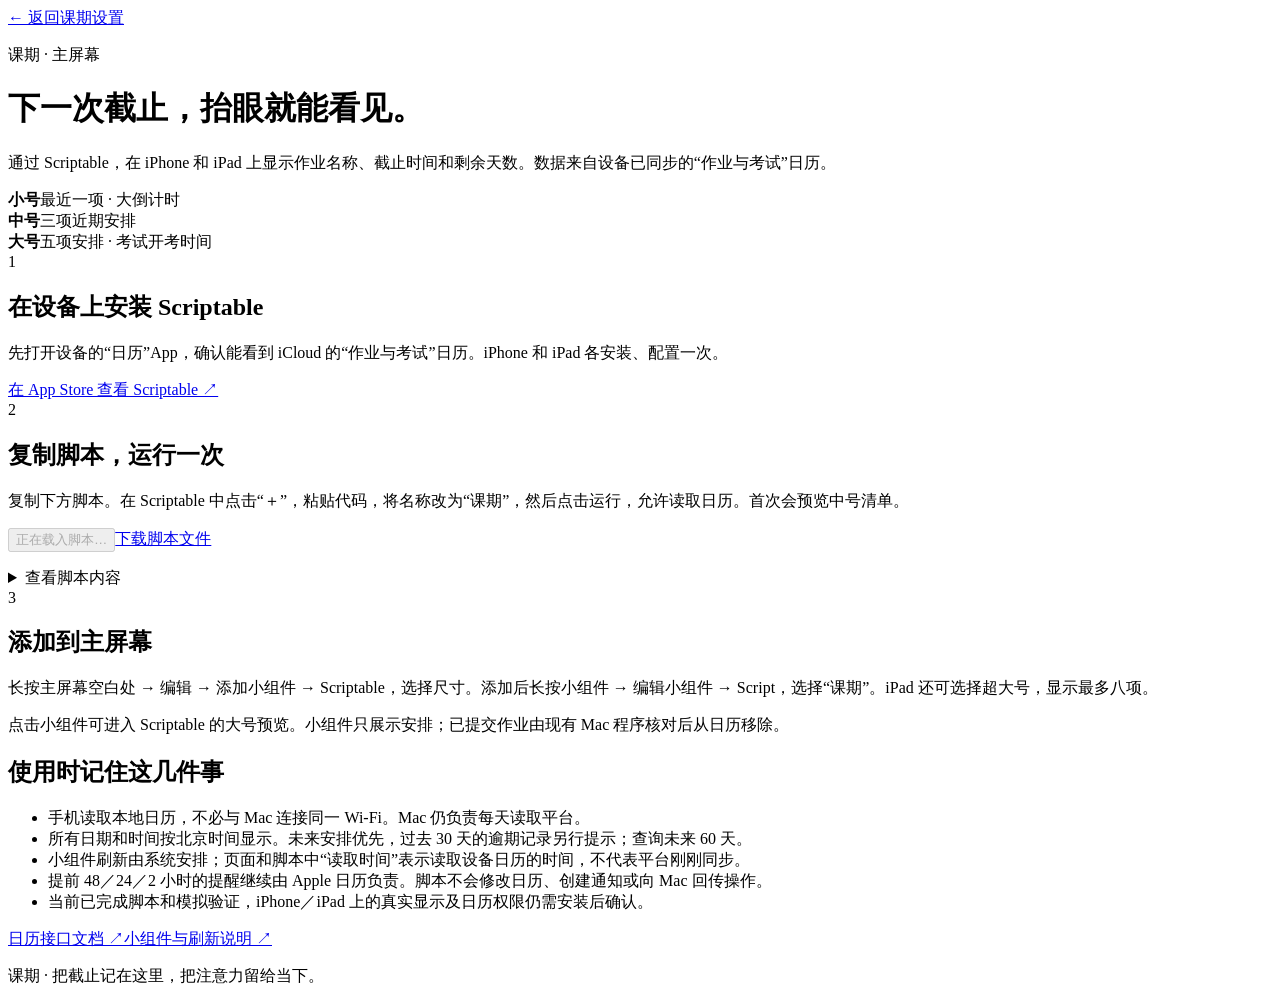
==== web/widget.html @ 834dbd52 "Release Keqi: local course deadlines and iCloud reminders" ====
<!doctype html>
<html lang="zh-CN">
<head>
  <meta charset="utf-8">
  <meta name="viewport" content="width=device-width, initial-scale=1">
  <title>课期 · 安装作业小组件</title>
  <link rel="icon" href="/icon.svg" type="image/svg+xml">
  <link rel="stylesheet" href="/widget.css">
  <script src="/widget-setup.js" defer></script>
</head>
<body>
  <main>
    <a class="back" href="/#settings">← 返回课期设置</a>
    <header>
      <p class="eyebrow">课期 · 主屏幕</p>
      <h1>下一次截止，抬眼就能看见。</h1>
      <p>通过 Scriptable，在 iPhone 和 iPad 上显示作业名称、截止时间和剩余天数。数据来自设备已同步的“作业与考试”日历。</p>
    </header>
    <section class="sizes" aria-label="小组件尺寸">
      <div><strong>小号</strong><span>最近一项 · 大倒计时</span></div>
      <div><strong>中号</strong><span>三项近期安排</span></div>
      <div><strong>大号</strong><span>五项安排 · 考试开考时间</span></div>
    </section>
    <section class="steps" aria-label="安装步骤">
      <article>
        <span class="step-number" aria-hidden="true">1</span>
        <div><h2>在设备上安装 Scriptable</h2><p>先打开设备的“日历”App，确认能看到 iCloud 的“作业与考试”日历。iPhone 和 iPad 各安装、配置一次。</p><a class="button" href="https://apps.apple.com/cn/app/scriptable/id1405459188" target="_blank" rel="noopener noreferrer">在 App Store 查看 Scriptable ↗</a></div>
      </article>
      <article>
        <span class="step-number" aria-hidden="true">2</span>
        <div><h2>复制脚本，运行一次</h2><p>复制下方脚本。在 Scriptable 中点击“＋”，粘贴代码，将名称改为“课期”，然后点击运行，允许读取日历。首次会预览中号清单。</p><div class="actions"><button class="button primary" id="copyScript" type="button" disabled>正在载入脚本…</button><a class="button secondary" href="/widgets/keqi-widget.js" download="课期.js">下载脚本文件</a></div><p class="status" id="copyStatus" role="status" aria-live="polite"></p><details id="sourceDetails"><summary>查看脚本内容</summary><textarea id="scriptSource" readonly spellcheck="false" aria-label="课期 Scriptable 脚本"></textarea></details></div>
      </article>
      <article>
        <span class="step-number" aria-hidden="true">3</span>
        <div><h2>添加到主屏幕</h2><p>长按主屏幕空白处 → 编辑 → 添加小组件 → Scriptable，选择尺寸。添加后长按小组件 → 编辑小组件 → Script，选择“课期”。iPad 还可选择超大号，显示最多八项。</p><p>点击小组件可进入 Scriptable 的大号预览。小组件只展示安排；已提交作业由现有 Mac 程序核对后从日历移除。</p></div>
      </article>
    </section>
    <section class="notes" aria-labelledby="notesHeading">
      <h2 id="notesHeading">使用时记住这几件事</h2>
      <ul>
        <li>手机读取本地日历，不必与 Mac 连接同一 Wi-Fi。Mac 仍负责每天读取平台。</li>
        <li>所有日期和时间按北京时间显示。未来安排优先，过去 30 天的逾期记录另行提示；查询未来 60 天。</li>
        <li>小组件刷新由系统安排；页面和脚本中“读取时间”表示读取设备日历的时间，不代表平台刚刚同步。</li>
        <li>提前 48／24／2 小时的提醒继续由 Apple 日历负责。脚本不会修改日历、创建通知或向 Mac 回传操作。</li>
        <li>当前已完成脚本和模拟验证，iPhone／iPad 上的真实显示及日历权限仍需安装后确认。</li>
      </ul>
      <p class="references"><a href="https://docs.scriptable.app/calendarevent/" target="_blank" rel="noopener noreferrer">日历接口文档 ↗</a><a href="https://docs.scriptable.app/listwidget/" target="_blank" rel="noopener noreferrer">小组件与刷新说明 ↗</a></p>
    </section>
    <footer>课期 · 把截止记在这里，把注意力留给当下。</footer>
  </main>
</body>
</html>
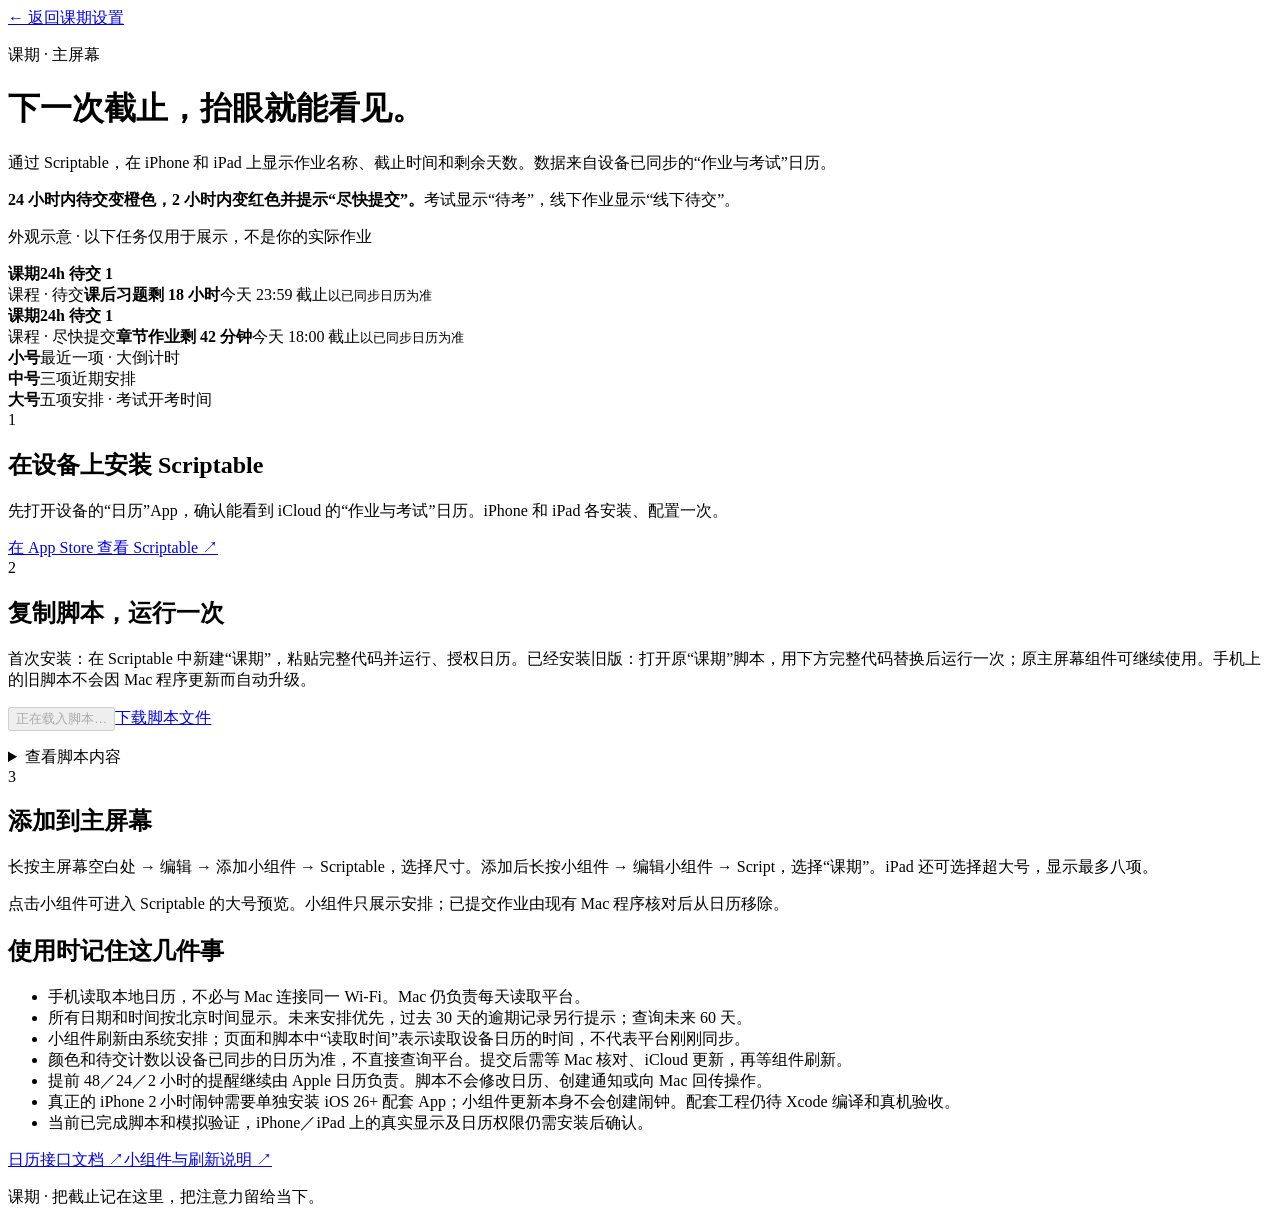
==== commit 6e3ca21b: "Emphasize urgent deadlines and add iPhone AlarmKit companion" ====
--- a/web/widget.html
+++ b/web/widget.html
@@ -15,7 +15,15 @@
       <p class="eyebrow">课期 · 主屏幕</p>
       <h1>下一次截止，抬眼就能看见。</h1>
       <p>通过 Scriptable，在 iPhone 和 iPad 上显示作业名称、截止时间和剩余天数。数据来自设备已同步的“作业与考试”日历。</p>
+      <p><strong>24 小时内待交变橙色，2 小时内变红色并提示“尽快提交”。</strong>考试显示“待考”，线下作业显示“线下待交”。</p>
     </header>
+    <section class="urgency-preview" aria-label="紧急作业外观示意">
+      <p class="preview-caption">外观示意 · 以下任务仅用于展示，不是你的实际作业</p>
+      <div class="preview-widgets">
+        <div class="preview-widget soon"><div class="preview-heading"><strong>课期</strong><b>24h 待交 1</b></div><span>课程 · 待交</span><strong class="preview-title">课后习题</strong><strong class="preview-countdown">剩 18 小时</strong><span>今天 23:59 截止</span><small>以已同步日历为准</small></div>
+        <div class="preview-widget critical"><div class="preview-heading"><strong>课期</strong><b>24h 待交 1</b></div><span>课程 · 尽快提交</span><strong class="preview-title">章节作业</strong><strong class="preview-countdown">剩 42 分钟</strong><span>今天 18:00 截止</span><small>以已同步日历为准</small></div>
+      </div>
+    </section>
     <section class="sizes" aria-label="小组件尺寸">
       <div><strong>小号</strong><span>最近一项 · 大倒计时</span></div>
       <div><strong>中号</strong><span>三项近期安排</span></div>
@@ -28,7 +36,7 @@
       </article>
       <article>
         <span class="step-number" aria-hidden="true">2</span>
-        <div><h2>复制脚本，运行一次</h2><p>复制下方脚本。在 Scriptable 中点击“＋”，粘贴代码，将名称改为“课期”，然后点击运行，允许读取日历。首次会预览中号清单。</p><div class="actions"><button class="button primary" id="copyScript" type="button" disabled>正在载入脚本…</button><a class="button secondary" href="/widgets/keqi-widget.js" download="课期.js">下载脚本文件</a></div><p class="status" id="copyStatus" role="status" aria-live="polite"></p><details id="sourceDetails"><summary>查看脚本内容</summary><textarea id="scriptSource" readonly spellcheck="false" aria-label="课期 Scriptable 脚本"></textarea></details></div>
+        <div><h2>复制脚本，运行一次</h2><p>首次安装：在 Scriptable 中新建“课期”，粘贴完整代码并运行、授权日历。已经安装旧版：打开原“课期”脚本，用下方完整代码替换后运行一次；原主屏幕组件可继续使用。手机上的旧脚本不会因 Mac 程序更新而自动升级。</p><div class="actions"><button class="button primary" id="copyScript" type="button" disabled>正在载入脚本…</button><a class="button secondary" href="/widgets/keqi-widget.js" download="课期.js">下载脚本文件</a></div><p class="status" id="copyStatus" role="status" aria-live="polite"></p><details id="sourceDetails"><summary>查看脚本内容</summary><textarea id="scriptSource" readonly spellcheck="false" aria-label="课期 Scriptable 脚本"></textarea></details></div>
       </article>
       <article>
         <span class="step-number" aria-hidden="true">3</span>
@@ -41,7 +49,9 @@
         <li>手机读取本地日历，不必与 Mac 连接同一 Wi-Fi。Mac 仍负责每天读取平台。</li>
         <li>所有日期和时间按北京时间显示。未来安排优先，过去 30 天的逾期记录另行提示；查询未来 60 天。</li>
         <li>小组件刷新由系统安排；页面和脚本中“读取时间”表示读取设备日历的时间，不代表平台刚刚同步。</li>
+        <li>颜色和待交计数以设备已同步的日历为准，不直接查询平台。提交后需等 Mac 核对、iCloud 更新，再等组件刷新。</li>
         <li>提前 48／24／2 小时的提醒继续由 Apple 日历负责。脚本不会修改日历、创建通知或向 Mac 回传操作。</li>
+        <li>真正的 iPhone 2 小时闹钟需要单独安装 iOS 26+ 配套 App；小组件更新本身不会创建闹钟。配套工程仍待 Xcode 编译和真机验收。</li>
         <li>当前已完成脚本和模拟验证，iPhone／iPad 上的真实显示及日历权限仍需安装后确认。</li>
       </ul>
       <p class="references"><a href="https://docs.scriptable.app/calendarevent/" target="_blank" rel="noopener noreferrer">日历接口文档 ↗</a><a href="https://docs.scriptable.app/listwidget/" target="_blank" rel="noopener noreferrer">小组件与刷新说明 ↗</a></p>
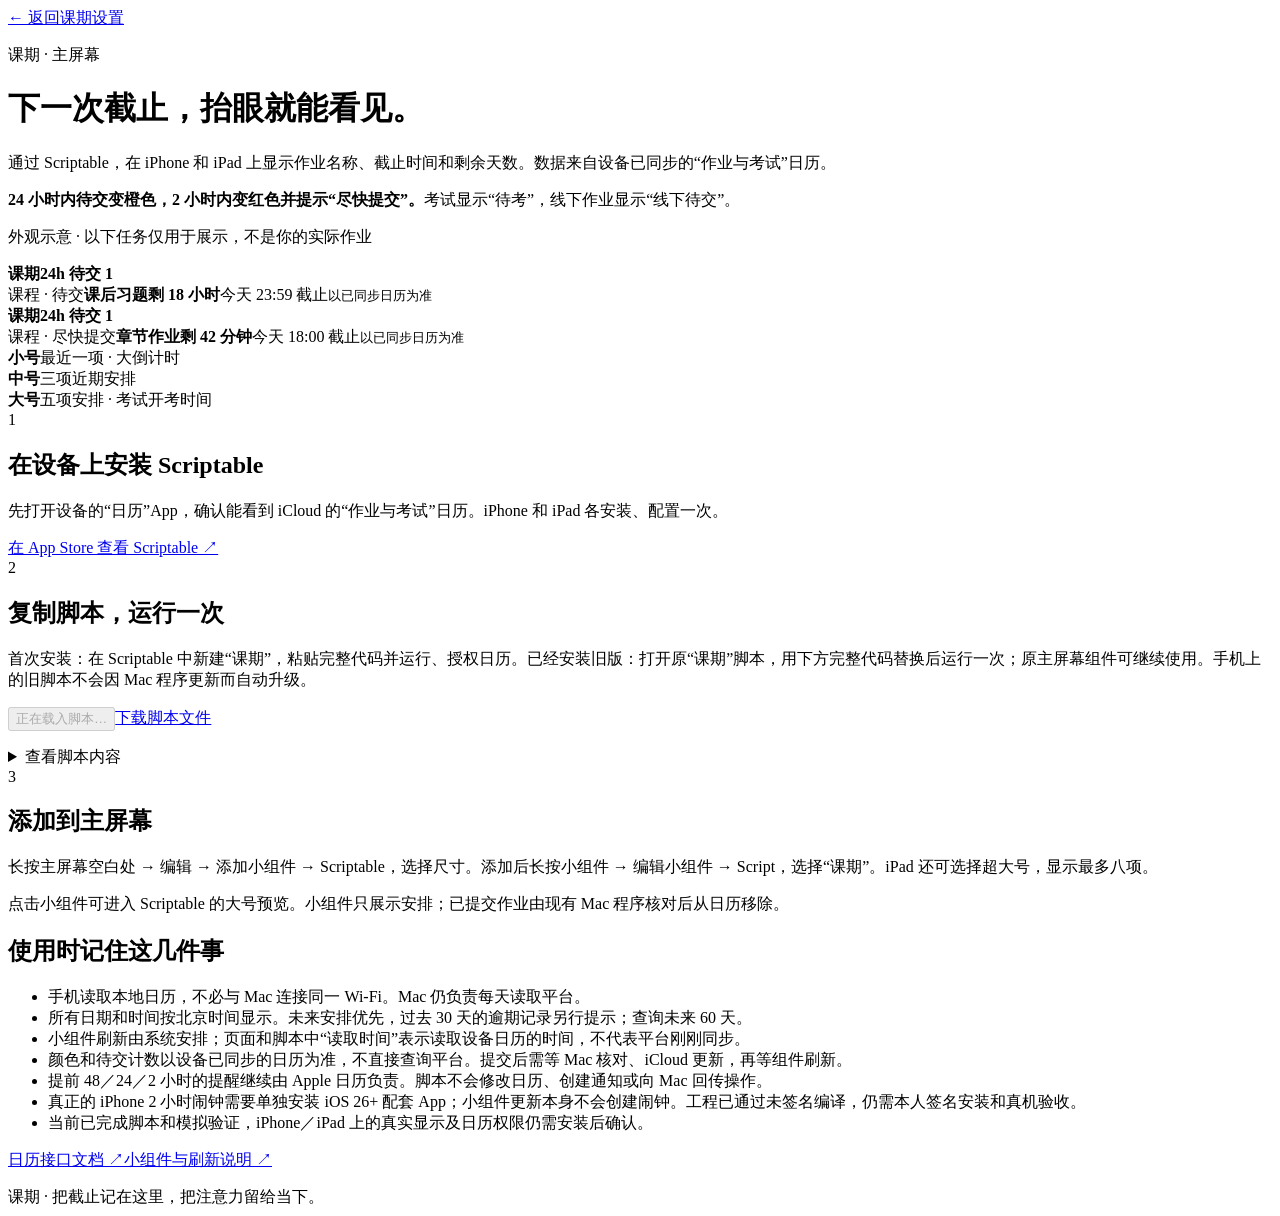
==== commit 354e98a4: "Install CI test dependencies and record successful iPhone SDK build" ====
--- a/web/widget.html
+++ b/web/widget.html
@@ -51,7 +51,7 @@
         <li>小组件刷新由系统安排；页面和脚本中“读取时间”表示读取设备日历的时间，不代表平台刚刚同步。</li>
         <li>颜色和待交计数以设备已同步的日历为准，不直接查询平台。提交后需等 Mac 核对、iCloud 更新，再等组件刷新。</li>
         <li>提前 48／24／2 小时的提醒继续由 Apple 日历负责。脚本不会修改日历、创建通知或向 Mac 回传操作。</li>
-        <li>真正的 iPhone 2 小时闹钟需要单独安装 iOS 26+ 配套 App；小组件更新本身不会创建闹钟。配套工程仍待 Xcode 编译和真机验收。</li>
+        <li>真正的 iPhone 2 小时闹钟需要单独安装 iOS 26+ 配套 App；小组件更新本身不会创建闹钟。工程已通过未签名编译，仍需本人签名安装和真机验收。</li>
         <li>当前已完成脚本和模拟验证，iPhone／iPad 上的真实显示及日历权限仍需安装后确认。</li>
       </ul>
       <p class="references"><a href="https://docs.scriptable.app/calendarevent/" target="_blank" rel="noopener noreferrer">日历接口文档 ↗</a><a href="https://docs.scriptable.app/listwidget/" target="_blank" rel="noopener noreferrer">小组件与刷新说明 ↗</a></p>
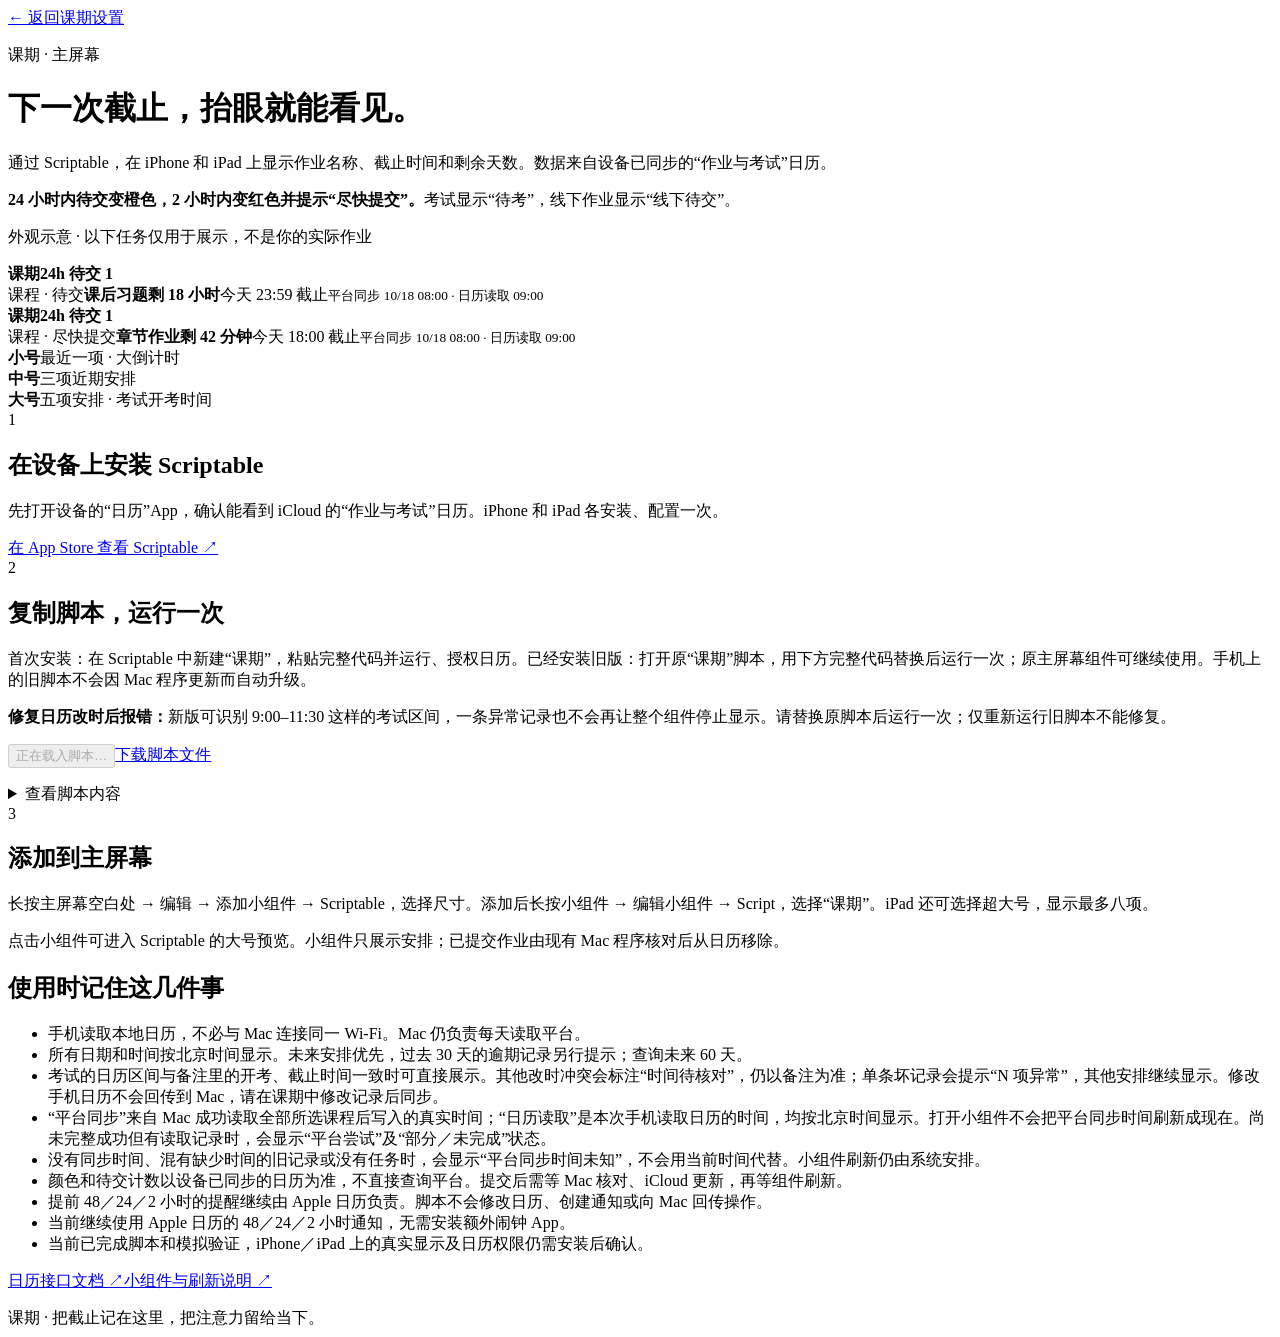
==== commit 5dd7c966: "Update sync reliability, submission status, and calendar widgets" ====
--- a/web/widget.html
+++ b/web/widget.html
@@ -20,8 +20,8 @@
     <section class="urgency-preview" aria-label="紧急作业外观示意">
       <p class="preview-caption">外观示意 · 以下任务仅用于展示，不是你的实际作业</p>
       <div class="preview-widgets">
-        <div class="preview-widget soon"><div class="preview-heading"><strong>课期</strong><b>24h 待交 1</b></div><span>课程 · 待交</span><strong class="preview-title">课后习题</strong><strong class="preview-countdown">剩 18 小时</strong><span>今天 23:59 截止</span><small>以已同步日历为准</small></div>
-        <div class="preview-widget critical"><div class="preview-heading"><strong>课期</strong><b>24h 待交 1</b></div><span>课程 · 尽快提交</span><strong class="preview-title">章节作业</strong><strong class="preview-countdown">剩 42 分钟</strong><span>今天 18:00 截止</span><small>以已同步日历为准</small></div>
+        <div class="preview-widget soon"><div class="preview-heading"><strong>课期</strong><b>24h 待交 1</b></div><span>课程 · 待交</span><strong class="preview-title">课后习题</strong><strong class="preview-countdown">剩 18 小时</strong><span>今天 23:59 截止</span><small>平台同步 10/18 08:00 · 日历读取 09:00</small></div>
+        <div class="preview-widget critical"><div class="preview-heading"><strong>课期</strong><b>24h 待交 1</b></div><span>课程 · 尽快提交</span><strong class="preview-title">章节作业</strong><strong class="preview-countdown">剩 42 分钟</strong><span>今天 18:00 截止</span><small>平台同步 10/18 08:00 · 日历读取 09:00</small></div>
       </div>
     </section>
     <section class="sizes" aria-label="小组件尺寸">
@@ -36,7 +36,7 @@
       </article>
       <article>
         <span class="step-number" aria-hidden="true">2</span>
-        <div><h2>复制脚本，运行一次</h2><p>首次安装：在 Scriptable 中新建“课期”，粘贴完整代码并运行、授权日历。已经安装旧版：打开原“课期”脚本，用下方完整代码替换后运行一次；原主屏幕组件可继续使用。手机上的旧脚本不会因 Mac 程序更新而自动升级。</p><div class="actions"><button class="button primary" id="copyScript" type="button" disabled>正在载入脚本…</button><a class="button secondary" href="/widgets/keqi-widget.js" download="课期.js">下载脚本文件</a></div><p class="status" id="copyStatus" role="status" aria-live="polite"></p><details id="sourceDetails"><summary>查看脚本内容</summary><textarea id="scriptSource" readonly spellcheck="false" aria-label="课期 Scriptable 脚本"></textarea></details></div>
+        <div><h2>复制脚本，运行一次</h2><p>首次安装：在 Scriptable 中新建“课期”，粘贴完整代码并运行、授权日历。已经安装旧版：打开原“课期”脚本，用下方完整代码替换后运行一次；原主屏幕组件可继续使用。手机上的旧脚本不会因 Mac 程序更新而自动升级。</p><p><strong>修复日历改时后报错：</strong>新版可识别 9:00–11:30 这样的考试区间，一条异常记录也不会再让整个组件停止显示。请替换原脚本后运行一次；仅重新运行旧脚本不能修复。</p><div class="actions"><button class="button primary" id="copyScript" type="button" disabled>正在载入脚本…</button><a class="button secondary" href="/widgets/keqi-widget.js" download="课期.js">下载脚本文件</a></div><p class="status" id="copyStatus" role="status" aria-live="polite"></p><details id="sourceDetails"><summary>查看脚本内容</summary><textarea id="scriptSource" readonly spellcheck="false" aria-label="课期 Scriptable 脚本"></textarea></details></div>
       </article>
       <article>
         <span class="step-number" aria-hidden="true">3</span>
@@ -48,10 +48,12 @@
       <ul>
         <li>手机读取本地日历，不必与 Mac 连接同一 Wi-Fi。Mac 仍负责每天读取平台。</li>
         <li>所有日期和时间按北京时间显示。未来安排优先，过去 30 天的逾期记录另行提示；查询未来 60 天。</li>
-        <li>小组件刷新由系统安排；页面和脚本中“读取时间”表示读取设备日历的时间，不代表平台刚刚同步。</li>
+        <li>考试的日历区间与备注里的开考、截止时间一致时可直接展示。其他改时冲突会标注“时间待核对”，仍以备注为准；单条坏记录会提示“N 项异常”，其他安排继续显示。修改手机日历不会回传到 Mac，请在课期中修改记录后同步。</li>
+        <li>“平台同步”来自 Mac 成功读取全部所选课程后写入的真实时间；“日历读取”是本次手机读取日历的时间，均按北京时间显示。打开小组件不会把平台同步时间刷新成现在。尚未完整成功但有读取记录时，会显示“平台尝试”及“部分／未完成”状态。</li>
+        <li>没有同步时间、混有缺少时间的旧记录或没有任务时，会显示“平台同步时间未知”，不会用当前时间代替。小组件刷新仍由系统安排。</li>
         <li>颜色和待交计数以设备已同步的日历为准，不直接查询平台。提交后需等 Mac 核对、iCloud 更新，再等组件刷新。</li>
         <li>提前 48／24／2 小时的提醒继续由 Apple 日历负责。脚本不会修改日历、创建通知或向 Mac 回传操作。</li>
-        <li>真正的 iPhone 2 小时闹钟需要单独安装 iOS 26+ 配套 App；小组件更新本身不会创建闹钟。工程已通过未签名编译，仍需本人签名安装和真机验收。</li>
+        <li>当前继续使用 Apple 日历的 48／24／2 小时通知，无需安装额外闹钟 App。</li>
         <li>当前已完成脚本和模拟验证，iPhone／iPad 上的真实显示及日历权限仍需安装后确认。</li>
       </ul>
       <p class="references"><a href="https://docs.scriptable.app/calendarevent/" target="_blank" rel="noopener noreferrer">日历接口文档 ↗</a><a href="https://docs.scriptable.app/listwidget/" target="_blank" rel="noopener noreferrer">小组件与刷新说明 ↗</a></p>
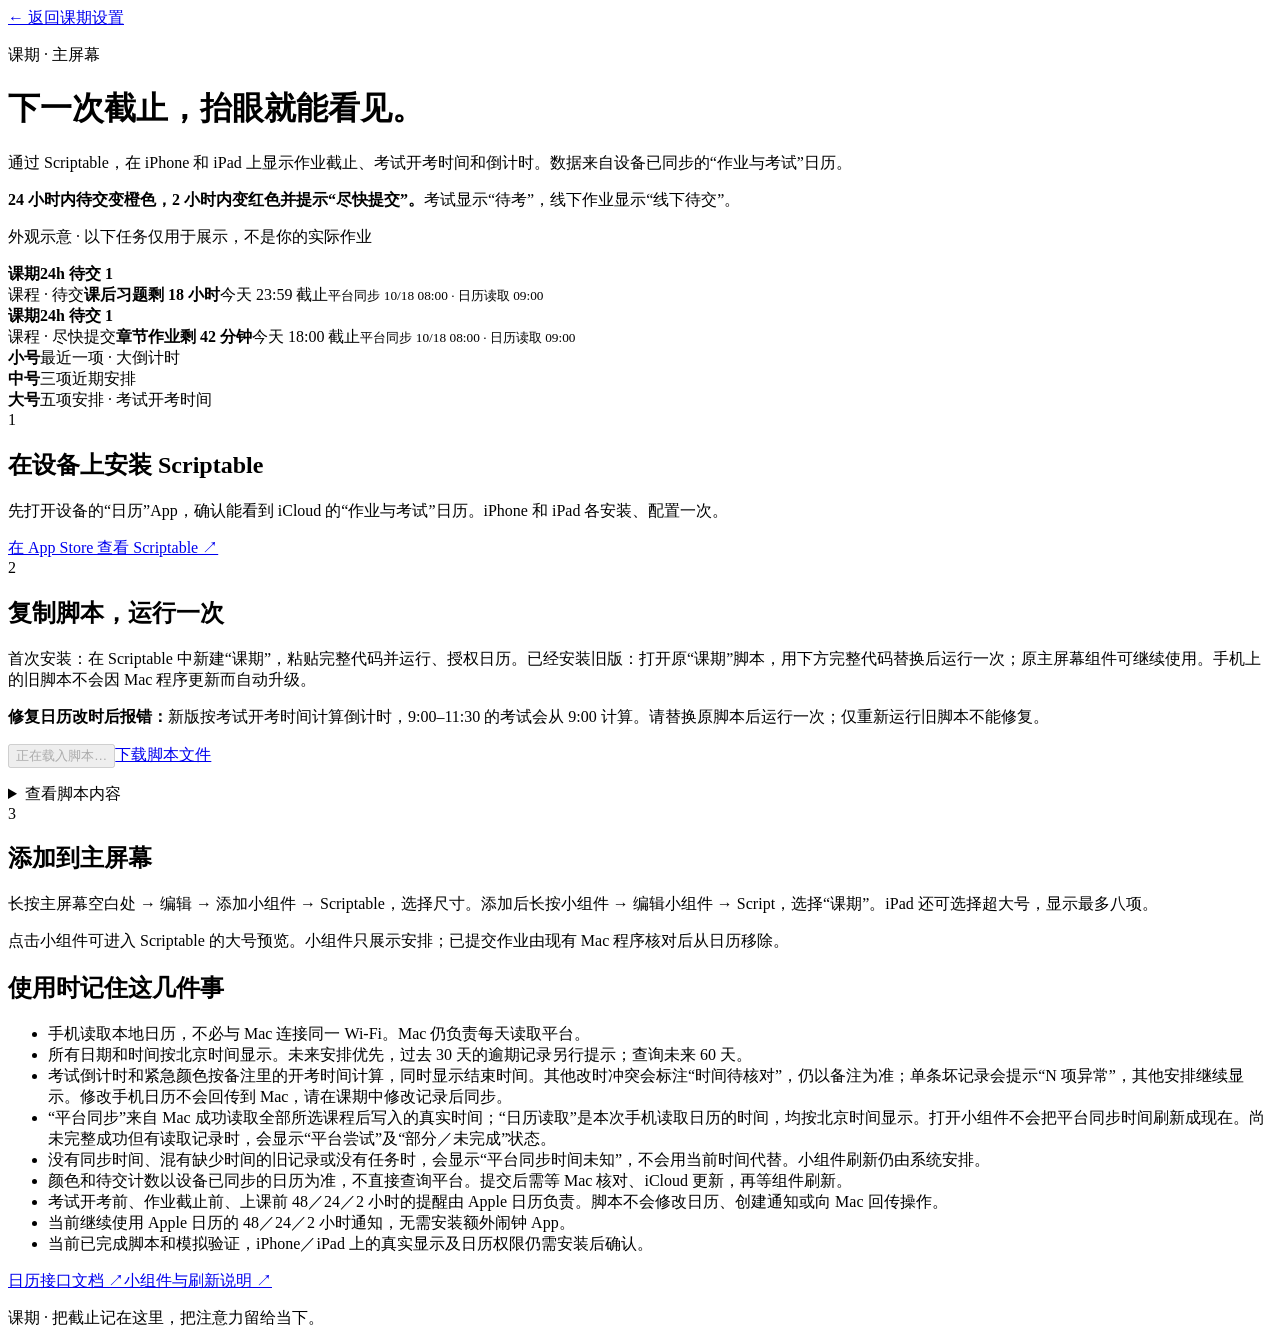
==== commit f12a0a4f: "Remind exams before their start time across calendar and widgets" ====
--- a/web/widget.html
+++ b/web/widget.html
@@ -14,7 +14,7 @@
     <header>
       <p class="eyebrow">课期 · 主屏幕</p>
       <h1>下一次截止，抬眼就能看见。</h1>
-      <p>通过 Scriptable，在 iPhone 和 iPad 上显示作业名称、截止时间和剩余天数。数据来自设备已同步的“作业与考试”日历。</p>
+      <p>通过 Scriptable，在 iPhone 和 iPad 上显示作业截止、考试开考时间和倒计时。数据来自设备已同步的“作业与考试”日历。</p>
       <p><strong>24 小时内待交变橙色，2 小时内变红色并提示“尽快提交”。</strong>考试显示“待考”，线下作业显示“线下待交”。</p>
     </header>
     <section class="urgency-preview" aria-label="紧急作业外观示意">
@@ -36,7 +36,7 @@
       </article>
       <article>
         <span class="step-number" aria-hidden="true">2</span>
-        <div><h2>复制脚本，运行一次</h2><p>首次安装：在 Scriptable 中新建“课期”，粘贴完整代码并运行、授权日历。已经安装旧版：打开原“课期”脚本，用下方完整代码替换后运行一次；原主屏幕组件可继续使用。手机上的旧脚本不会因 Mac 程序更新而自动升级。</p><p><strong>修复日历改时后报错：</strong>新版可识别 9:00–11:30 这样的考试区间，一条异常记录也不会再让整个组件停止显示。请替换原脚本后运行一次；仅重新运行旧脚本不能修复。</p><div class="actions"><button class="button primary" id="copyScript" type="button" disabled>正在载入脚本…</button><a class="button secondary" href="/widgets/keqi-widget.js" download="课期.js">下载脚本文件</a></div><p class="status" id="copyStatus" role="status" aria-live="polite"></p><details id="sourceDetails"><summary>查看脚本内容</summary><textarea id="scriptSource" readonly spellcheck="false" aria-label="课期 Scriptable 脚本"></textarea></details></div>
+        <div><h2>复制脚本，运行一次</h2><p>首次安装：在 Scriptable 中新建“课期”，粘贴完整代码并运行、授权日历。已经安装旧版：打开原“课期”脚本，用下方完整代码替换后运行一次；原主屏幕组件可继续使用。手机上的旧脚本不会因 Mac 程序更新而自动升级。</p><p><strong>修复日历改时后报错：</strong>新版按考试开考时间计算倒计时，9:00–11:30 的考试会从 9:00 计算。请替换原脚本后运行一次；仅重新运行旧脚本不能修复。</p><div class="actions"><button class="button primary" id="copyScript" type="button" disabled>正在载入脚本…</button><a class="button secondary" href="/widgets/keqi-widget.js" download="课期.js">下载脚本文件</a></div><p class="status" id="copyStatus" role="status" aria-live="polite"></p><details id="sourceDetails"><summary>查看脚本内容</summary><textarea id="scriptSource" readonly spellcheck="false" aria-label="课期 Scriptable 脚本"></textarea></details></div>
       </article>
       <article>
         <span class="step-number" aria-hidden="true">3</span>
@@ -48,11 +48,11 @@
       <ul>
         <li>手机读取本地日历，不必与 Mac 连接同一 Wi-Fi。Mac 仍负责每天读取平台。</li>
         <li>所有日期和时间按北京时间显示。未来安排优先，过去 30 天的逾期记录另行提示；查询未来 60 天。</li>
-        <li>考试的日历区间与备注里的开考、截止时间一致时可直接展示。其他改时冲突会标注“时间待核对”，仍以备注为准；单条坏记录会提示“N 项异常”，其他安排继续显示。修改手机日历不会回传到 Mac，请在课期中修改记录后同步。</li>
+        <li>考试倒计时和紧急颜色按备注里的开考时间计算，同时显示结束时间。其他改时冲突会标注“时间待核对”，仍以备注为准；单条坏记录会提示“N 项异常”，其他安排继续显示。修改手机日历不会回传到 Mac，请在课期中修改记录后同步。</li>
         <li>“平台同步”来自 Mac 成功读取全部所选课程后写入的真实时间；“日历读取”是本次手机读取日历的时间，均按北京时间显示。打开小组件不会把平台同步时间刷新成现在。尚未完整成功但有读取记录时，会显示“平台尝试”及“部分／未完成”状态。</li>
         <li>没有同步时间、混有缺少时间的旧记录或没有任务时，会显示“平台同步时间未知”，不会用当前时间代替。小组件刷新仍由系统安排。</li>
         <li>颜色和待交计数以设备已同步的日历为准，不直接查询平台。提交后需等 Mac 核对、iCloud 更新，再等组件刷新。</li>
-        <li>提前 48／24／2 小时的提醒继续由 Apple 日历负责。脚本不会修改日历、创建通知或向 Mac 回传操作。</li>
+        <li>考试开考前、作业截止前、上课前 48／24／2 小时的提醒由 Apple 日历负责。脚本不会修改日历、创建通知或向 Mac 回传操作。</li>
         <li>当前继续使用 Apple 日历的 48／24／2 小时通知，无需安装额外闹钟 App。</li>
         <li>当前已完成脚本和模拟验证，iPhone／iPad 上的真实显示及日历权限仍需安装后确认。</li>
       </ul>
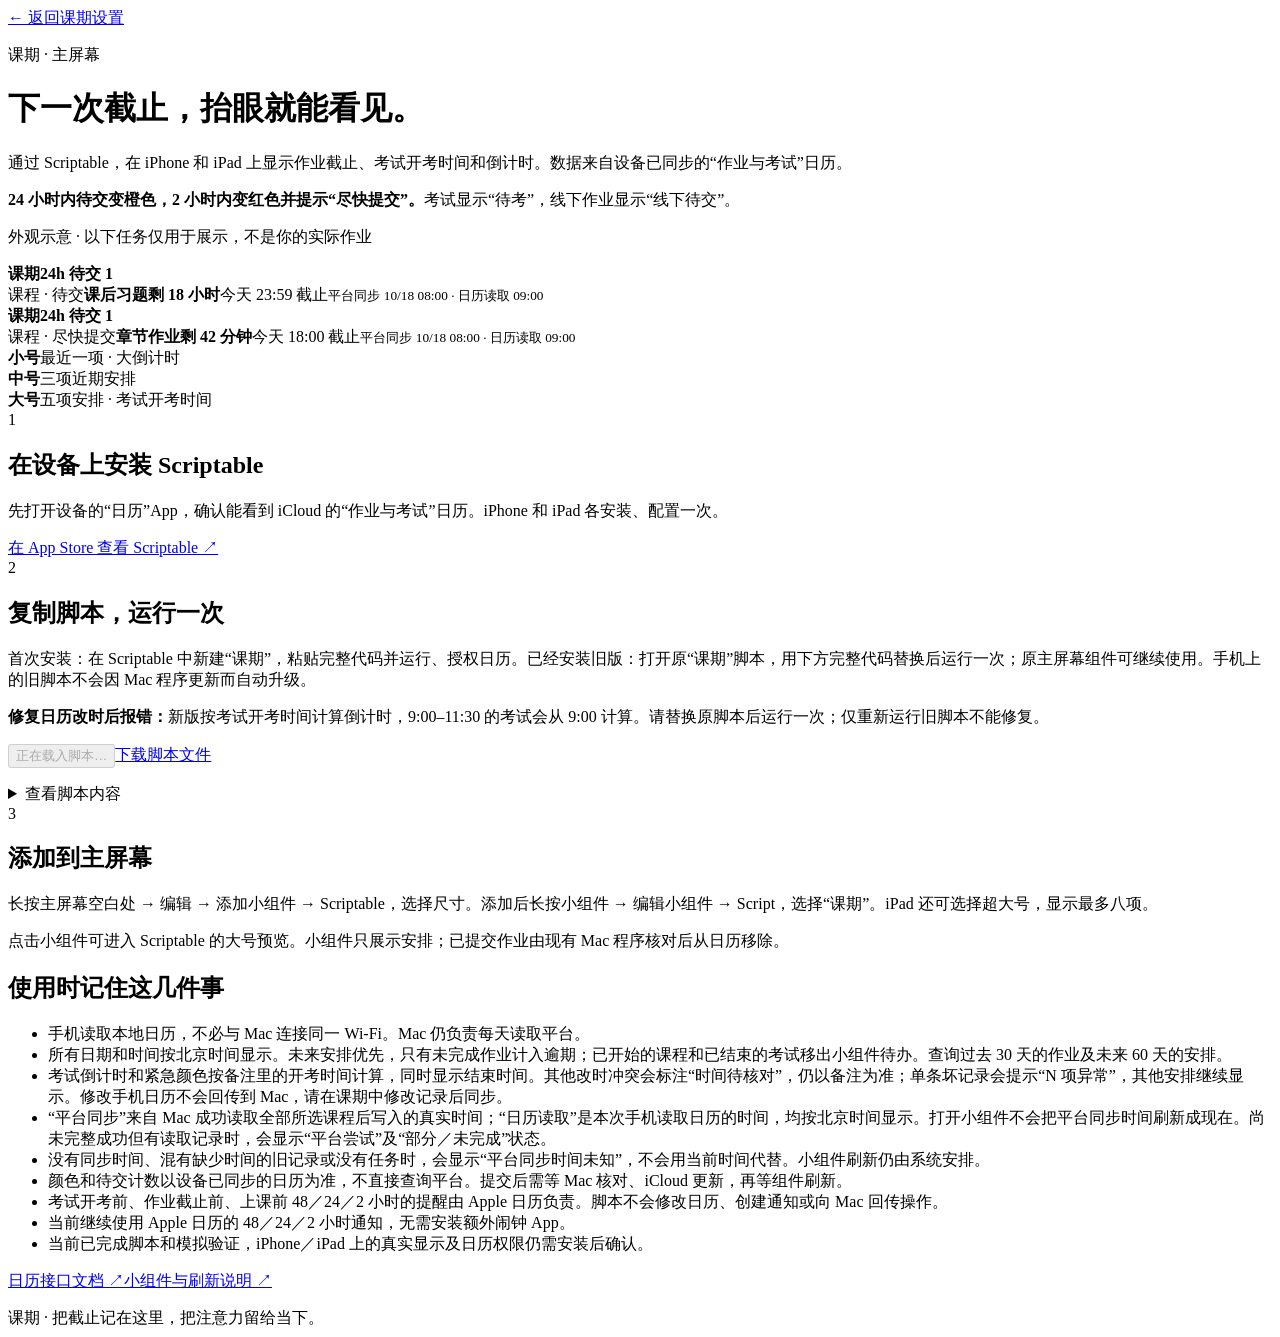
==== commit b3fbfc81: "Limit overdue reminders to unfinished homework across agendas and widgets" ====
--- a/web/widget.html
+++ b/web/widget.html
@@ -47,7 +47,7 @@
       <h2 id="notesHeading">使用时记住这几件事</h2>
       <ul>
         <li>手机读取本地日历，不必与 Mac 连接同一 Wi-Fi。Mac 仍负责每天读取平台。</li>
-        <li>所有日期和时间按北京时间显示。未来安排优先，过去 30 天的逾期记录另行提示；查询未来 60 天。</li>
+        <li>所有日期和时间按北京时间显示。未来安排优先，只有未完成作业计入逾期；已开始的课程和已结束的考试移出小组件待办。查询过去 30 天的作业及未来 60 天的安排。</li>
         <li>考试倒计时和紧急颜色按备注里的开考时间计算，同时显示结束时间。其他改时冲突会标注“时间待核对”，仍以备注为准；单条坏记录会提示“N 项异常”，其他安排继续显示。修改手机日历不会回传到 Mac，请在课期中修改记录后同步。</li>
         <li>“平台同步”来自 Mac 成功读取全部所选课程后写入的真实时间；“日历读取”是本次手机读取日历的时间，均按北京时间显示。打开小组件不会把平台同步时间刷新成现在。尚未完整成功但有读取记录时，会显示“平台尝试”及“部分／未完成”状态。</li>
         <li>没有同步时间、混有缺少时间的旧记录或没有任务时，会显示“平台同步时间未知”，不会用当前时间代替。小组件刷新仍由系统安排。</li>
